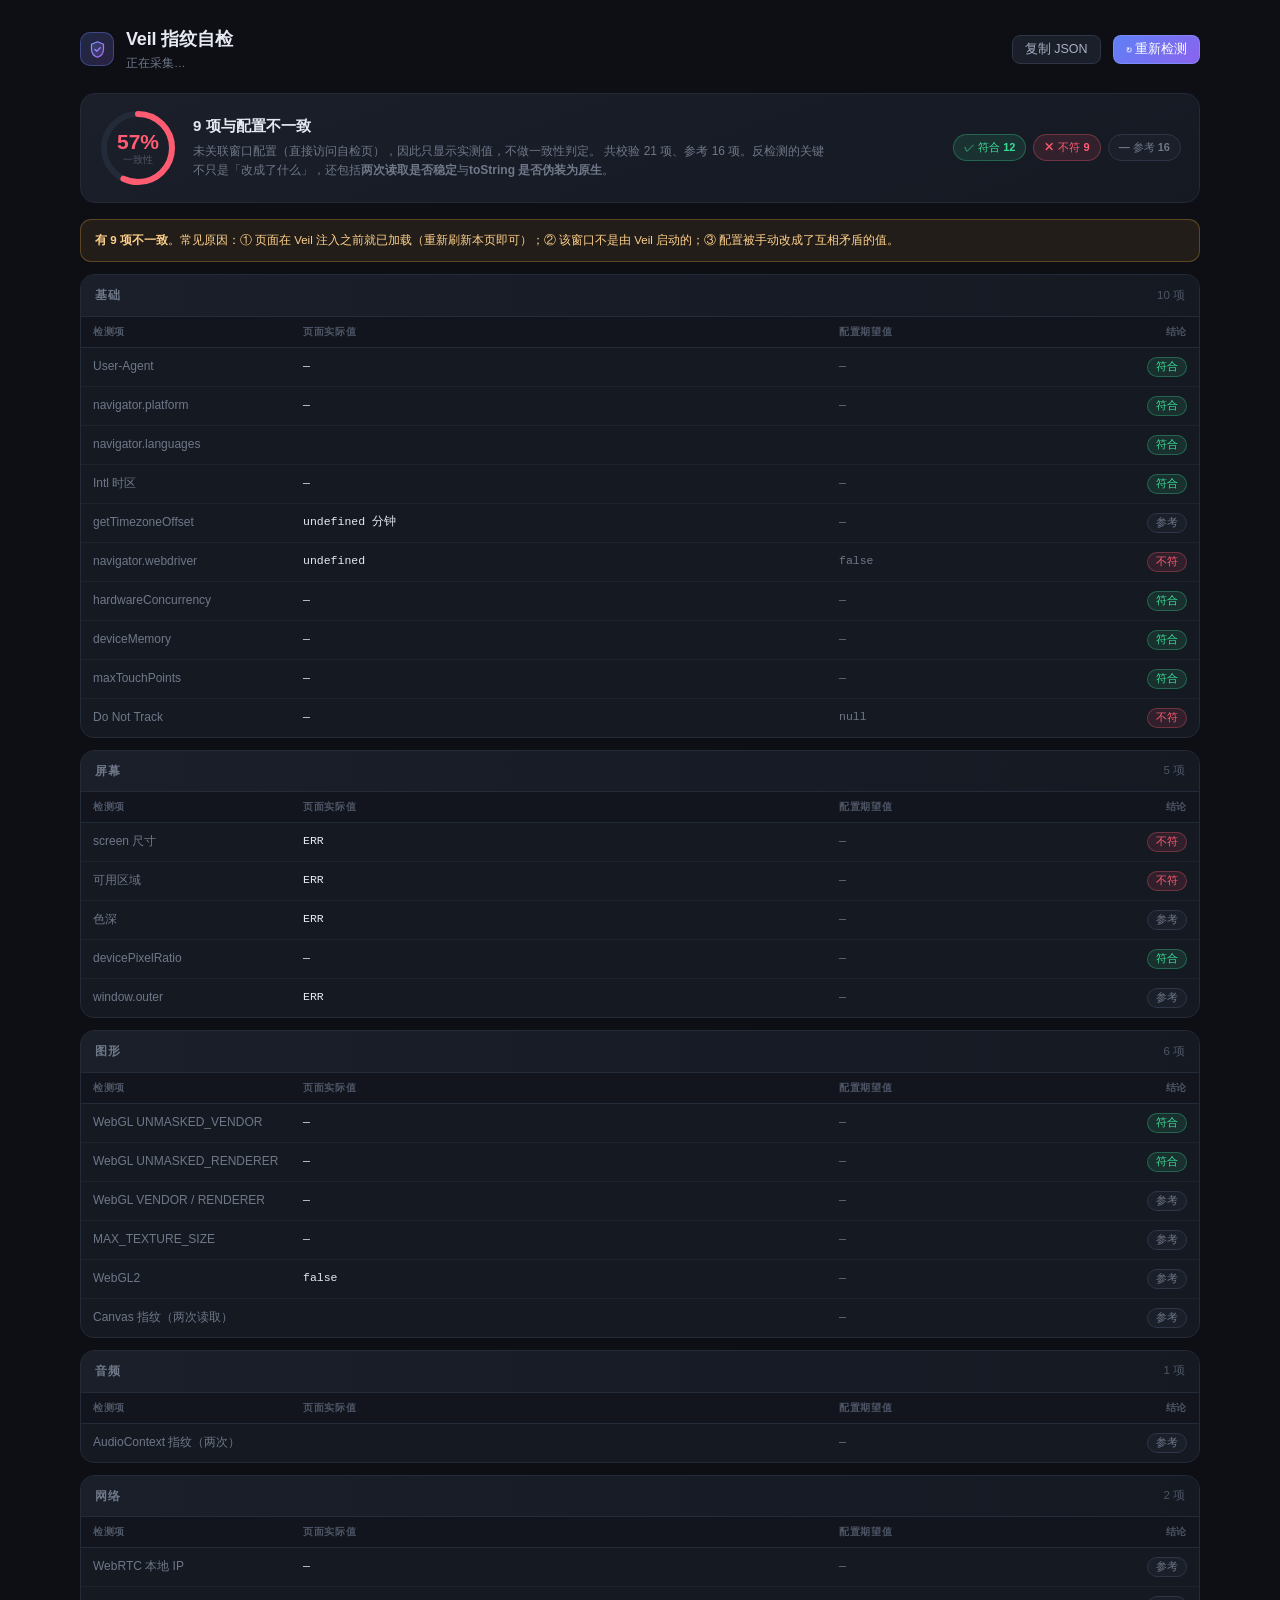
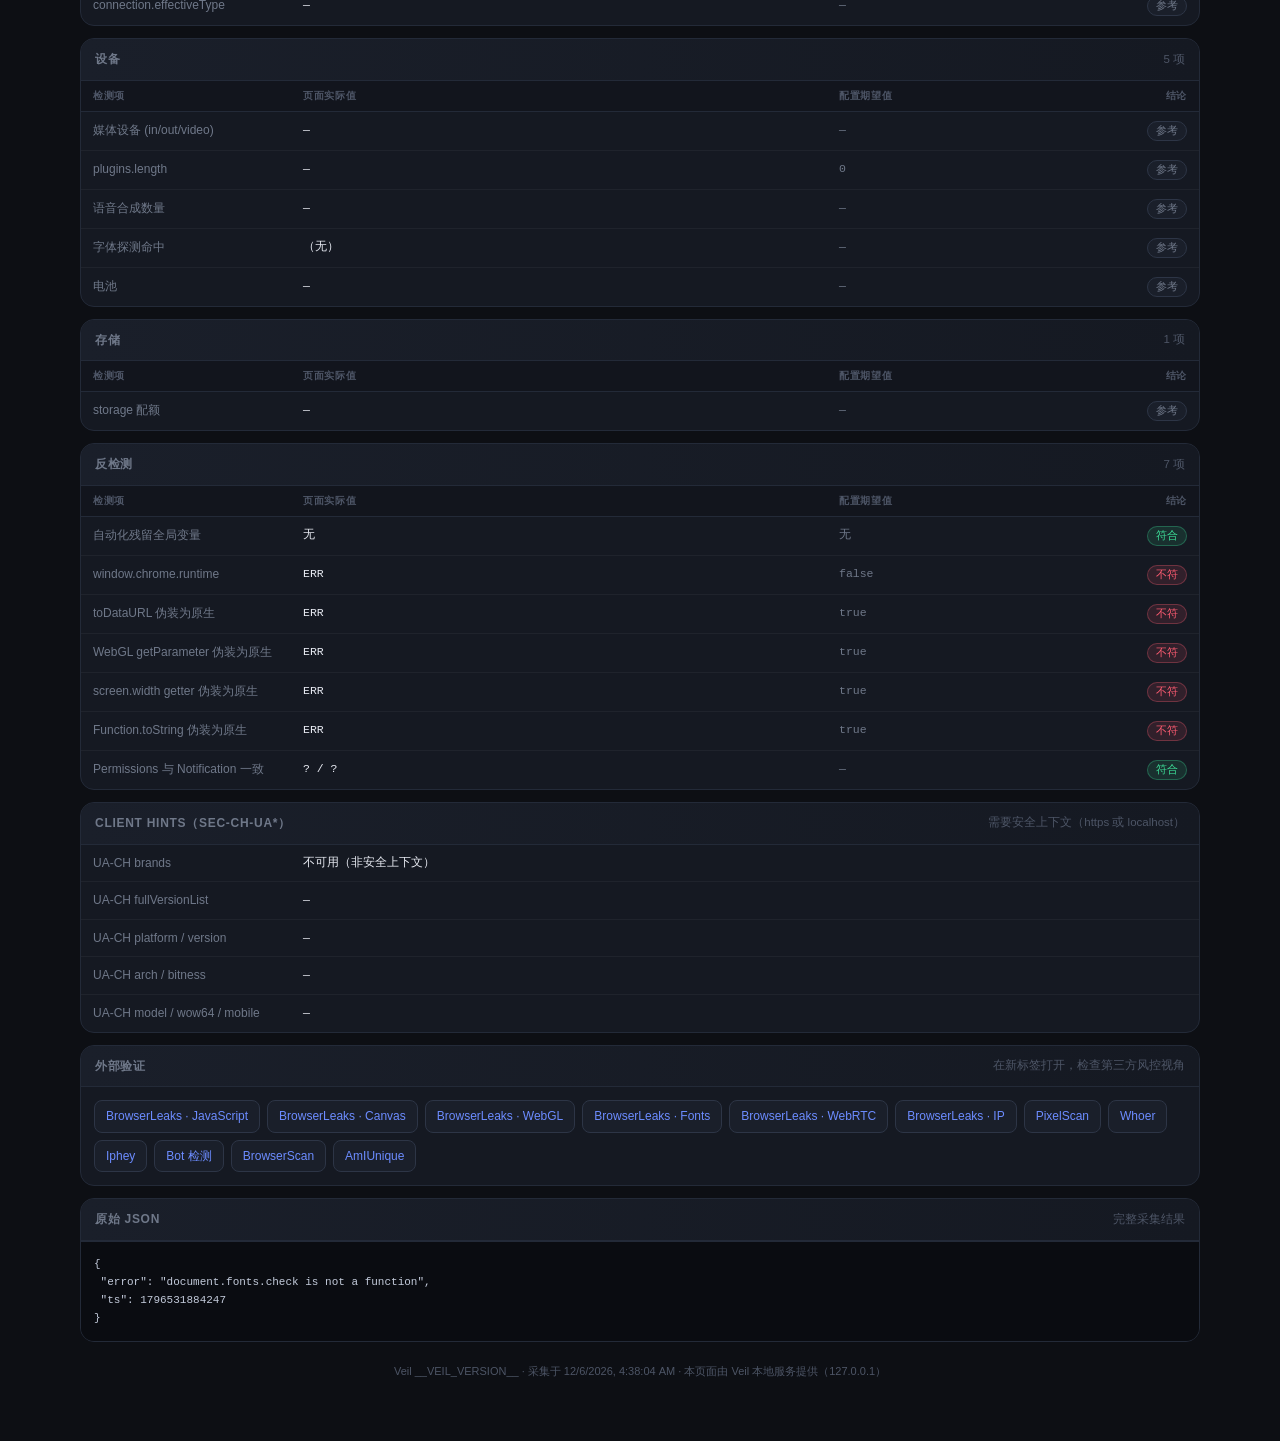
==== app/Web/detect.html @ cc942a60 "feat: initial commit - Veil 指纹浏览器（macOS） 25 个 Swift 源文件（5156 行）+ Web UI（3993 行）+ pkg 打包配置 + 图标生成工具。 " ====
<!DOCTYPE html>
<html lang="zh-CN">
<head>
<meta charset="utf-8">
<meta name="viewport" content="width=device-width,initial-scale=1">
<title>Veil · 指纹自检</title>
<style>
:root{--bg:#0d0f14;--p:#151922;--p2:#1a1f2a;--p3:#202633;--l:#232a38;--l2:#2d3546;
--t:#e7eaf2;--t2:#a8b0c2;--t3:#6f7889;--t4:#4d5566;--ac:#6c8cff;--ac2:#a06cff;
--ok:#3ddc97;--wn:#ffb547;--bd:#ff5c72;
--ff:-apple-system,BlinkMacSystemFont,"SF Pro Text","PingFang SC","Microsoft YaHei",sans-serif;
--fm:"SF Mono",ui-monospace,Menlo,Consolas,monospace}
*{box-sizing:border-box}
body{margin:0;background:radial-gradient(1000px 480px at 80% -10%,rgba(160,108,255,.08),transparent 60%),
radial-gradient(800px 420px at 5% -8%,rgba(108,140,255,.09),transparent 60%),var(--bg);
color:var(--t);font:13px/1.55 var(--ff);-webkit-font-smoothing:antialiased;padding:26px 22px 60px}
.wrap{max-width:1120px;margin:0 auto}
header{display:flex;align-items:center;gap:12px;margin-bottom:20px;flex-wrap:wrap}
.logo{width:34px;height:34px;border-radius:10px;display:flex;align-items:center;justify-content:center;flex:none;
background:linear-gradient(140deg,rgba(108,140,255,.2),rgba(160,108,255,.2));border:1px solid rgba(108,140,255,.34)}
h1{margin:0;font-size:18px;font-weight:650;letter-spacing:-.01em}
.sub{font-size:11.5px;color:var(--t3);margin-top:1px}
.grow{flex:1}
.btn{height:29px;padding:0 12px;border-radius:8px;background:var(--p2);border:1px solid var(--l2);color:var(--t2);
font:520 12.5px var(--ff);cursor:pointer;transition:.15s;display:inline-flex;align-items:center;gap:6px}
.btn:hover{background:var(--p3);color:var(--t)}
.btn.p{background:linear-gradient(135deg,#5f80f5,#8a63ee);border-color:rgba(140,160,255,.5);color:#fff}
.score{display:flex;align-items:center;gap:16px;padding:15px 18px;border-radius:15px;margin-bottom:16px;
background:linear-gradient(160deg,var(--p2),var(--p));border:1px solid var(--l);flex-wrap:wrap}
.ring{width:78px;height:78px;flex:none;position:relative}
.ring svg{transform:rotate(-90deg)}
.ring .num{position:absolute;inset:0;display:flex;align-items:center;justify-content:center;flex-direction:column}
.ring .num b{font:680 21px/1 var(--ff)}
.ring .num i{font:500 9.5px/1 var(--ff);color:var(--t4);font-style:normal;margin-top:3px}
.sc-txt h2{margin:0 0 4px;font-size:15px;font-weight:620}
.sc-txt p{margin:0;font-size:12px;color:var(--t3);max-width:640px;line-height:1.65}
.pills{display:flex;gap:7px;margin-left:auto;flex-wrap:wrap}
.pill{padding:5px 10px;border-radius:20px;font:560 11px var(--ff);border:1px solid}
.pill.ok{background:rgba(61,220,151,.12);border-color:rgba(61,220,151,.3);color:var(--ok)}
.pill.bd{background:rgba(255,92,114,.12);border-color:rgba(255,92,114,.3);color:var(--bd)}
.pill.nu{background:var(--p2);border-color:var(--l2);color:var(--t3)}
.card{border:1px solid var(--l);border-radius:14px;background:var(--p);margin-bottom:12px;overflow:hidden}
.card>h3{margin:0;padding:11px 14px;font-size:12px;font-weight:620;letter-spacing:.06em;text-transform:uppercase;
color:var(--t3);background:linear-gradient(90deg,var(--p2),var(--p));border-bottom:1px solid var(--l);
display:flex;align-items:center;gap:8px}
.card>h3 .d{font-weight:400;text-transform:none;letter-spacing:0;color:var(--t4);font-size:11.5px;margin-left:auto}
table{width:100%;border-collapse:collapse;table-layout:fixed}
th{text-align:left;padding:8px 12px;font:600 10px var(--ff);color:var(--t4);letter-spacing:.07em;text-transform:uppercase;
border-bottom:1px solid var(--l);background:rgba(0,0,0,.16);position:sticky;top:0}
td{padding:9px 12px;border-bottom:1px solid rgba(255,255,255,.045);font-size:12px;color:var(--t2);vertical-align:top;
word-break:break-all;overflow-wrap:anywhere}
tr:last-child td{border-bottom:0}
tr:hover td{background:rgba(255,255,255,.018)}
td.k{color:var(--t3);width:210px}
td.v{font:500 11.5px/1.6 var(--fm);color:var(--t)}
td.e{font:500 11.5px/1.6 var(--fm);color:var(--t3);width:290px}
td.s{width:82px;text-align:right}
.b{display:inline-flex;align-items:center;gap:4px;height:20px;padding:0 8px;border-radius:20px;font:560 10.5px var(--ff);border:1px solid;white-space:nowrap}
.b.ok{background:rgba(61,220,151,.12);border-color:rgba(61,220,151,.3);color:var(--ok)}
.b.bd{background:rgba(255,92,114,.12);border-color:rgba(255,92,114,.3);color:var(--bd)}
.b.nu{background:var(--p2);border-color:var(--l2);color:var(--t3)}
.b.wn{background:rgba(255,181,71,.12);border-color:rgba(255,181,71,.3);color:var(--wn)}
pre{margin:0;padding:13px;background:#0a0c11;border-top:1px solid var(--l);font:11px/1.65 var(--fm);color:#c3cbdb;
overflow:auto;max-height:420px;white-space:pre-wrap;word-break:break-all;user-select:text}
.note{padding:11px 14px;font-size:11.5px;line-height:1.7;border-radius:11px;margin-bottom:12px}
.note.wn{background:rgba(255,181,71,.09);border:1px solid rgba(255,181,71,.26);color:#ffd08a}
.note.if{background:rgba(108,140,255,.09);border:1px solid rgba(108,140,255,.26);color:#a9bcff}
.note code{font-family:var(--fm);background:rgba(0,0,0,.3);padding:1px 5px;border-radius:4px;font-size:11px}
.links{display:flex;gap:7px;flex-wrap:wrap}
.links a{color:var(--ac);text-decoration:none;font-size:12px;padding:6px 11px;border-radius:8px;
background:var(--p2);border:1px solid var(--l2);transition:.15s}
.links a:hover{border-color:rgba(108,140,255,.4);color:#9db4ff}
.spin{width:15px;height:15px;border:2px solid var(--l2);border-top-color:var(--ac);border-radius:50%;animation:s .7s linear infinite}
@keyframes s{to{transform:rotate(360deg)}}
.load{display:flex;align-items:center;justify-content:center;gap:10px;padding:60px;color:var(--t3)}
canvas.pp{display:none}
.foot{margin-top:20px;font-size:11px;color:var(--t4);text-align:center;line-height:1.8}
</style>
</head>
<body>
<div class="wrap">
  <header>
    <div class="logo"><svg viewBox="0 0 24 24" width="19" height="19">
      <defs><linearGradient id="g" x1="0" y1="0" x2="1" y2="1"><stop offset="0%" stop-color="#7c9cff"/><stop offset="100%" stop-color="#b06cff"/></linearGradient></defs>
      <path d="M12 2.2 4.4 5.3v6.1c0 4.6 3.1 8.9 7.6 10.4 4.5-1.5 7.6-5.8 7.6-10.4V5.3L12 2.2Z" fill="url(#g)" opacity=".2"/>
      <path d="M12 2.2 4.4 5.3v6.1c0 4.6 3.1 8.9 7.6 10.4 4.5-1.5 7.6-5.8 7.6-10.4V5.3L12 2.2Z" fill="none" stroke="url(#g)" stroke-width="1.5" stroke-linejoin="round"/>
      <path d="M8.7 11.9l2.4 2.4 4.3-4.6" fill="none" stroke="url(#g)" stroke-width="1.7" stroke-linecap="round" stroke-linejoin="round"/></svg></div>
    <div><h1>Veil 指纹自检</h1><div class="sub" id="sub">正在采集…</div></div>
    <div class="grow"></div>
    <button class="btn" id="btnCopy">复制 JSON</button>
    <button class="btn p" id="btnRe">↻ 重新检测</button>
  </header>
  <div id="root"><div class="load"><div class="spin"></div>正在采集指纹特征…</div></div>
  <canvas class="pp" id="pp" width="260" height="48"></canvas>
</div>
<script>
const QS = new URLSearchParams(location.search);
const PID = QS.get('profile') || '';
let RAW = null, EXP = null;

function djb2(s){let h=5381;for(let i=0;i<s.length;i++)h=((h*33)^s.charCodeAt(i))>>>0;return h.toString(16);}

async function collect(){
  const R={};
  R.ua=navigator.userAgent; R.appVersion=navigator.appVersion;
  R.platform=navigator.platform; R.vendor=navigator.vendor;
  R.language=navigator.language; R.languages=Array.from(navigator.languages||[]);
  R.hardwareConcurrency=navigator.hardwareConcurrency; R.deviceMemory=navigator.deviceMemory;
  R.maxTouchPoints=navigator.maxTouchPoints; R.doNotTrack=navigator.doNotTrack; R.webdriver=navigator.webdriver;
  R.plugins=navigator.plugins?navigator.plugins.length:-1;
  R.pluginNames=navigator.plugins?Array.from(navigator.plugins).map(p=>p.name):[];
  R.mimeTypes=navigator.mimeTypes?navigator.mimeTypes.length:-1;
  R.screen=[screen.width,screen.height,screen.availWidth,screen.availHeight,screen.colorDepth,screen.pixelDepth];
  R.dpr=window.devicePixelRatio; R.outer=[outerWidth,outerHeight]; R.inner=[innerWidth,innerHeight];
  R.orientation=screen.orientation?screen.orientation.type+':'+screen.orientation.angle:null;
  R.timezone=Intl.DateTimeFormat().resolvedOptions().timeZone;
  R.tzOffset=new Date().getTimezoneOffset(); R.localTime=new Date().toLocaleString();
  // Canvas（读两次，验证稳定性）
  R.canvas=[];
  for(let k=0;k<2;k++){
    const c=document.createElement('canvas');c.width=260;c.height=48;
    const x=c.getContext('2d');x.textBaseline='alphabetic';
    x.fillStyle='#f60';x.fillRect(0,0,140,22);
    x.font='18px Arial';x.fillStyle='#069';x.fillText('Veil fp \u{1F512} probe',3,36);
    x.font='14px Georgia';x.strokeStyle='#f0f';x.strokeText('canvas fingerprint',60,14);
    x.globalCompositeOperation='multiply';x.fillStyle='#0ff';x.beginPath();x.arc(200,24,18,0,7);x.fill();
    R.canvas.push(djb2(c.toDataURL()));
  }
  // WebGL
  try{
    const gl=document.createElement('canvas').getContext('webgl');
    if(gl){const d=gl.getExtension('WEBGL_debug_renderer_info');
      R.gl={vendor:gl.getParameter(gl.VENDOR),renderer:gl.getParameter(gl.RENDERER),
        uv:d?gl.getParameter(d.UNMASKED_VENDOR_WEBGL):null,ur:d?gl.getParameter(d.UNMASKED_RENDERER_WEBGL):null,
        version:gl.getParameter(gl.VERSION),slv:gl.getParameter(gl.SHADING_LANGUAGE_VERSION),
        maxTex:gl.getParameter(gl.MAX_TEXTURE_SIZE),
        maxVp:Array.from(gl.getParameter(gl.MAX_VIEWPORT_DIMS)||[]).join(','),
        ext:(gl.getSupportedExtensions()||[]).length,hasDebug:!!d};
      R.gl2=!!document.createElement('canvas').getContext('webgl2');
    } else R.gl='NO_WEBGL';
  }catch(e){R.gl='ERR:'+e.message}
  // Audio
  R.audio=[];
  try{
    const AC=window.OfflineAudioContext||window.webkitOfflineAudioContext;
    for(let k=0;k<2;k++){
      const ctx=new AC(1,44100,44100);
      const osc=ctx.createOscillator();osc.type='triangle';osc.frequency.value=10000;
      const comp=ctx.createDynamicsCompressor();
      [[comp.threshold,-50],[comp.knee,40],[comp.ratio,12],[comp.attack,0.001],[comp.release,0.25]]
        .forEach(([p,v])=>{try{p.setValueAtTime(v,0)}catch(e){}});
      osc.connect(comp);comp.connect(ctx.destination);osc.start(0);
      const buf=await ctx.startRendering();const d=buf.getChannelData(0);
      let s=0;for(let i=4500;i<5000;i++)s+=Math.abs(d[i]);
      R.audio.push(s.toFixed(10));
    }
  }catch(e){R.audio=['ERR:'+e.message]}
  // WebRTC 本地 IP 泄漏
  R.webrtc=await new Promise(res=>{
    let done=false;const t=setTimeout(()=>{if(!done){done=true;res('无候选（已屏蔽 / 超时）')}},3500);
    try{
      const pc=new RTCPeerConnection({iceServers:[]});
      pc.createDataChannel('');
      pc.onicecandidate=e=>{if(done||!e.candidate)return;
        const m=/([0-9]{1,3}(\.[0-9]{1,3}){3}|[a-f0-9:]{2,}:[a-f0-9:.]+)/i.exec(e.candidate.candidate);
        if(m){done=true;clearTimeout(t);res(m[1]);}};
      pc.createOffer().then(o=>pc.setLocalDescription(o)).catch(()=>{if(!done){done=true;clearTimeout(t);res('ERR')}});
    }catch(e){done=true;clearTimeout(t);res('不可用: '+e.message)}
  });
  // 电池 / 存储 / 网络
  try{const b=await navigator.getBattery();R.battery={level:b.level,charging:b.charging};}catch(e){R.battery='ERR:'+e.message}
  try{R.storage=await navigator.storage.estimate();}catch(e){R.storage='ERR:'+e.message}
  R.connection=navigator.connection?{t:navigator.connection.effectiveType,d:navigator.connection.downlink,r:navigator.connection.rtt,s:navigator.connection.saveData}:null;
  // UA-CH
  try{
    R.uaData=navigator.userAgentData?{brands:navigator.userAgentData.brands,mobile:navigator.userAgentData.mobile,platform:navigator.userAgentData.platform}:null;
    if(navigator.userAgentData){R.uaDataHigh=await navigator.userAgentData.getHighEntropyValues(
      ['fullVersionList','platformVersion','architecture','bitness','model','wow64','uaFullVersion']);}
  }catch(e){R.uaData='ERR:'+e.message}
  // 权限一致性
  try{R.notificationPermission=Notification.permission;
    R.permNotifications=(await navigator.permissions.query({name:'notifications'})).state;}catch(e){}
  // 媒体设备
  try{const d=await navigator.mediaDevices.enumerateDevices();
    R.devices={total:d.length,in:d.filter(x=>x.kind==='audioinput').length,out:d.filter(x=>x.kind==='audiooutput').length,video:d.filter(x=>x.kind==='videoinput').length};}catch(e){R.devices='ERR:'+e.message}
  // 语音 / 字体
  try{R.voices=speechSynthesis.getVoices().length;}catch(e){R.voices=-1}
  R.fontProbe=['Arial','Helvetica','Times New Roman','Courier New','Comic Sans MS','Impact','Segoe UI','PingFang SC','Menlo','DejaVu Sans','Ubuntu','Cambria']
    .filter(f=>document.fonts.check('16px "'+f+'"'));
  // 自动化痕迹
  R.automationMarks=Object.keys(window).filter(k=>/cdc_|\$cdc_|webdriver|selenium|puppeteer|playwright|__driver|domAutomation/i.test(k));
  R.chromeObj={has:!!window.chrome,runtime:!!(window.chrome&&window.chrome.runtime),app:!!(window.chrome&&window.chrome.app)};
  R.nativeToString={
    canvasToDataURL:HTMLCanvasElement.prototype.toDataURL.toString().indexOf('[native code]')>=0,
    webglGetParam:(WebGLRenderingContext&&WebGLRenderingContext.prototype.getParameter)?WebGLRenderingContext.prototype.getParameter.toString().indexOf('[native code]')>=0:null,
    screenWidthGetter:(()=>{const d=Object.getOwnPropertyDescriptor(Screen.prototype,'width');return d&&d.get?d.get.toString().indexOf('[native code]')>=0:null})(),
    fnToString:Function.prototype.toString.toString().indexOf('[native code]')>=0
  };
  R.ts=Date.now();
  return R;
}

const ROWS=[
 {g:'基础',k:'User-Agent',a:r=>r.ua,e:x=>x.userAgent,c:(a,e)=>a===e},
 {g:'基础',k:'navigator.platform',a:r=>r.platform,e:x=>x.platform,c:(a,e)=>a===e},
 {g:'基础',k:'navigator.languages',a:r=>(r.languages||[]).join(', '),e:x=>(x.languages||[]).join(', '),c:(a,e)=>a===e},
 {g:'基础',k:'Intl 时区',a:r=>r.timezone,e:x=>x.timezone,c:(a,e)=>a===e},
 {g:'基础',k:'getTimezoneOffset',a:r=>r.tzOffset+' 分钟',e:()=>null},
 {g:'基础',k:'navigator.webdriver',a:r=>String(r.webdriver),e:()=>'false',c:a=>a==='false'},
 {g:'基础',k:'hardwareConcurrency',a:r=>r.hardwareConcurrency,e:x=>x.hardwareConcurrency,c:(a,e)=>String(a)===String(e)},
 {g:'基础',k:'deviceMemory',a:r=>r.deviceMemory,e:x=>x.deviceMemory,c:(a,e)=>String(a)===String(e)},
 {g:'基础',k:'maxTouchPoints',a:r=>r.maxTouchPoints,e:x=>x.maxTouchPoints,c:(a,e)=>String(a)===String(e)},
 {g:'基础',k:'Do Not Track',a:r=>r.doNotTrack===null?'null':r.doNotTrack,e:x=>x.doNotTrack?'1':'null'},
 {g:'屏幕',k:'screen 尺寸',a:r=>r.screen.slice(0,2).join(' × '),e:x=>x.screen?x.screen.slice(0,2).join(' × '):null,c:(a,e)=>a===e},
 {g:'屏幕',k:'可用区域',a:r=>r.screen.slice(2,4).join(' × '),e:x=>x.screen?(x.screen[0]+' × '+(x.screen[1]-(x.availTopOffset||0))):null,c:(a,e)=>a===e},
 {g:'屏幕',k:'色深',a:r=>r.screen[4],e:x=>x.screen?x.screen[2]:null},
 {g:'屏幕',k:'devicePixelRatio',a:r=>r.dpr,e:x=>x.devicePixelRatio,c:(a,e)=>String(a)===String(e)},
 {g:'屏幕',k:'window.outer',a:r=>r.outer.join(' × '),e:()=>null},
 {g:'图形',k:'WebGL UNMASKED_VENDOR',a:r=>r.gl&&r.gl.uv,e:x=>x.webglVendor,c:(a,e)=>a===e},
 {g:'图形',k:'WebGL UNMASKED_RENDERER',a:r=>r.gl&&r.gl.ur,e:x=>x.webglRenderer,c:(a,e)=>a===e},
 {g:'图形',k:'WebGL VENDOR / RENDERER',a:r=>r.gl?(r.gl.vendor+' / '+r.gl.renderer):r.gl,e:()=>null},
 {g:'图形',k:'MAX_TEXTURE_SIZE',a:r=>r.gl&&r.gl.maxTex,e:()=>null},
 {g:'图形',k:'WebGL2',a:r=>String(!!r.gl2),e:()=>null},
 {g:'图形',k:'Canvas 指纹（两次读取）',a:r=>(r.canvas||[]).join(' / '),e:x=>x.canvasNoise?'应两次一致':null,c:(a,e,r)=>r.canvas&&r.canvas[0]===r.canvas[1]},
 {g:'音频',k:'AudioContext 指纹（两次）',a:r=>(r.audio||[]).join(' / '),e:x=>x.audioNoise?'应两次一致':null,c:(a,e,r)=>r.audio&&r.audio.length===2&&r.audio[0]===r.audio[1]},
 {g:'网络',k:'WebRTC 本地 IP',a:r=>r.webrtc,e:x=>x.webrtcMode,c:(a,e,r)=>{
    if(!e)return null; if(e==='disabled')return /无候选|超时|不可用/.test(String(a));
    if(e==='real')return true; return true;}},
 {g:'网络',k:'connection.effectiveType',a:r=>r.connection?r.connection.t:'—',e:()=>null},
 {g:'设备',k:'媒体设备 (in/out/video)',a:r=>r.devices&&typeof r.devices==='object'?r.devices.in+'/'+r.devices.out+'/'+r.devices.video:r.devices,e:()=>null},
 {g:'设备',k:'plugins.length',a:r=>r.plugins,e:x=>String(x.pluginsCount!==undefined?5:0),c:()=>null},
 {g:'设备',k:'语音合成数量',a:r=>r.voices,e:()=>null},
 {g:'设备',k:'字体探测命中',a:r=>(r.fontProbe||[]).join(', ')|| '（无）',e:x=>x.fontsMode?('策略: '+x.fontsMode):null,
   c:(a,e,r,x)=>{ if(!x||x.fontsMode!=='strict') return null;
     const allowed=new Set((x.fonts||[]).map(f=>f.toLowerCase()));
     ['arial','helvetica','times new roman','courier new','verdana','tahoma','georgia'].forEach(f=>allowed.add(f));
     return (r.fontProbe||[]).every(f=>allowed.has(f.toLowerCase())); }},
 {g:'设备',k:'电池',a:r=>r.battery&&typeof r.battery==='object'?Math.round(r.battery.level*100)+'% '+(r.battery.charging?'充电中':'放电'):r.battery,e:()=>null},
 {g:'存储',k:'storage 配额',a:r=>r.storage&&r.storage.quota?(r.storage.quota/1073741824).toFixed(1)+' GB':'—',e:()=>null},
 {g:'反检测',k:'自动化残留全局变量',a:r=>(r.automationMarks||[]).join(', ')||'无',e:()=>'无',c:a=>a==='无'},
 {g:'反检测',k:'window.chrome.runtime',a:r=>String(!!r.chromeObj.runtime),e:()=>'false'},
 {g:'反检测',k:'toDataURL 伪装为原生',a:r=>String(r.nativeToString.canvasToDataURL),e:()=>'true',c:a=>a==='true'},
 {g:'反检测',k:'WebGL getParameter 伪装为原生',a:r=>String(r.nativeToString.webglGetParam),e:()=>'true',c:a=>a==='true'},
 {g:'反检测',k:'screen.width getter 伪装为原生',a:r=>String(r.nativeToString.screenWidthGetter),e:()=>'true',c:a=>a==='true'},
 {g:'反检测',k:'Function.toString 伪装为原生',a:r=>String(r.nativeToString.fnToString),e:()=>'true',c:a=>a==='true'},
 {g:'反检测',k:'Permissions 与 Notification 一致',a:r=>(r.permNotifications||'?')+' / '+(r.notificationPermission||'?'),e:()=>null,
   c:(a,e,r)=>!r.permNotifications||r.permNotifications==='prompt'||(r.permNotifications==='denied'&&r.notificationPermission==='denied')||(r.permNotifications==='granted'&&r.notificationPermission==='granted')},
];
const UA_DATA=[
 {k:'UA-CH brands',a:r=>r.uaData?(r.uaData.brands||[]).map(b=>b.brand+';v="'+b.version+'"').join(', '):'不可用（非安全上下文）'},
 {k:'UA-CH fullVersionList',a:r=>r.uaDataHigh?(r.uaDataHigh.fullVersionList||[]).map(b=>b.brand+' '+b.version).join(' | '):'—'},
 {k:'UA-CH platform / version',a:r=>r.uaDataHigh?(r.uaDataHigh.platform+' '+r.uaDataHigh.platformVersion):'—'},
 {k:'UA-CH arch / bitness',a:r=>r.uaDataHigh?((r.uaDataHigh.architecture||'—')+' / '+(r.uaDataHigh.bitness||'—')):'—'},
 {k:'UA-CH model / wow64 / mobile',a:r=>r.uaDataHigh?(JSON.stringify(r.uaDataHigh.model)+' / '+r.uaDataHigh.wow64+' / '+r.uaDataHigh.mobile):'—'},
];

function esc(s){return s===null||s===undefined?'':String(s).replace(/[&<>"]/g,c=>({'&':'&amp;','<':'&lt;','>':'&gt;','"':'&quot;'}[c]));}

function render(){
  const root=document.getElementById('root');
  if(!RAW){root.innerHTML='<div class="load"><div class="spin"></div>采集失败</div>';return;}
  let pass=0,fail=0,na=0;
  const groups={};
  ROWS.forEach(r=>{
    let a,e,st=null;
    try{a=r.a(RAW)}catch(x){a='ERR'}
    try{e=r.e(EXP||{})}catch(x){e=null}
    if(r.c){const v=r.c(a,e,RAW,EXP||{});st=(v===null||v===undefined)?null:!!v;}
    else if(e!==null&&e!==undefined){st=String(a)===String(e); }
    if(st===true)pass++; else if(st===false)fail++; else na++;
    (groups[r.g]=groups[r.g]||[]).push({...r,a,e,st});
  });
  const total=pass+fail, pct=total?Math.round(pass/total*100):100;
  const color=pct>=95?'var(--ok)':pct>=75?'var(--wn)':'var(--bd)';
  const C=2*Math.PI*34;

  let html=`
  <div class="score">
    <div class="ring"><svg width="78" height="78" viewBox="0 0 78 78">
      <circle cx="39" cy="39" r="34" fill="none" stroke="#232a38" stroke-width="6"/>
      <circle cx="39" cy="39" r="34" fill="none" stroke="${color}" stroke-width="6" stroke-linecap="round"
        stroke-dasharray="${C}" stroke-dashoffset="${C*(1-pct/100)}"/></svg>
      <div class="num"><b style="color:${color}">${pct}%</b><i>一致性</i></div></div>
    <div class="sc-txt">
      <h2>${fail===0?'全部可校验项均与配置一致':`${fail} 项与配置不一致`}</h2>
      <p>${EXP&&EXP.name?`当前窗口：<b>#${esc(EXP.seq)} ${esc(EXP.name)}</b> · 期望伪装为 ${esc(EXP.timezone||'')} 的 ${esc(EXP.userAgent||'').slice(0,60)}…`
        :'未关联窗口配置（直接访问自检页），因此只显示实测值，不做一致性判定。'}
        共校验 ${total} 项、参考 ${na} 项。反检测的关键不只是「改成了什么」，还包括<b>两次读取是否稳定</b>与<b>toString 是否伪装为原生</b>。</p>
    </div>
    <div class="pills">
      <span class="pill ok">✓ 符合 ${pass}</span>
      <span class="pill ${fail?'bd':'nu'}">✕ 不符 ${fail}</span>
      <span class="pill nu">— 参考 ${na}</span>
    </div>
  </div>`;

  if(EXP&&EXP.proxy&&EXP.proxy!=='不使用代理'){
    html+=`<div class="note if">该窗口配置了代理：<code>${esc(EXP.proxy)}</code>。IP 与地区是否匹配，请以「外部验证」中的 IP 检测站为准。</div>`;
  }
  if(fail>0){
    html+=`<div class="note wn"><b>有 ${fail} 项不一致</b>。常见原因：① 页面在 Veil 注入之前就已加载（重新刷新本页即可）；② 该窗口不是由 Veil 启动的；③ 配置被手动改成了互相矛盾的值。</div>`;
  }

  for(const g of Object.keys(groups)){
    html+=`<div class="card"><h3>${esc(g)}<span class="d">${groups[g].length} 项</span></h3>
      <table><colgroup><col style="width:210px"><col><col style="width:290px"><col style="width:82px"></colgroup>
      <thead><tr><th>检测项</th><th>页面实际值</th><th>配置期望值</th><th style="text-align:right">结论</th></tr></thead><tbody>`;
    groups[g].forEach(r=>{
      const badge=r.st===null?'<span class="b nu">参考</span>':r.st?'<span class="b ok">符合</span>':'<span class="b bd">不符</span>';
      html+=`<tr><td class="k">${esc(r.k)}</td><td class="v">${esc(fmt(r.a))}</td><td class="e">${r.e===null||r.e===undefined?'—':esc(fmt(r.e))}</td><td class="s">${badge}</td></tr>`;
    });
    html+=`</tbody></table></div>`;
  }

  html+=`<div class="card"><h3>Client Hints（sec-ch-ua*）<span class="d">需要安全上下文（https 或 localhost）</span></h3>
    <table><colgroup><col style="width:210px"><col></colgroup><tbody>
    ${UA_DATA.map(r=>{let v;try{v=r.a(RAW)}catch(e){v='ERR'}return `<tr><td class="k">${esc(r.k)}</td><td class="v">${esc(fmt(v))}</td></tr>`}).join('')}
    </tbody></table></div>`;

  html+=`<div class="card"><h3>外部验证<span class="d">在新标签打开，检查第三方风控视角</span></h3>
    <div style="padding:13px"><div class="links">
      <a href="https://browserleaks.com/javascript" target="_blank" rel="noopener">BrowserLeaks · JavaScript</a>
      <a href="https://browserleaks.com/canvas" target="_blank" rel="noopener">BrowserLeaks · Canvas</a>
      <a href="https://browserleaks.com/webgl" target="_blank" rel="noopener">BrowserLeaks · WebGL</a>
      <a href="https://browserleaks.com/fonts" target="_blank" rel="noopener">BrowserLeaks · Fonts</a>
      <a href="https://browserleaks.com/webrtc" target="_blank" rel="noopener">BrowserLeaks · WebRTC</a>
      <a href="https://browserleaks.com/ip" target="_blank" rel="noopener">BrowserLeaks · IP</a>
      <a href="https://pixelscan.net" target="_blank" rel="noopener">PixelScan</a>
      <a href="https://whoer.net" target="_blank" rel="noopener">Whoer</a>
      <a href="https://iphey.com" target="_blank" rel="noopener">Iphey</a>
      <a href="https://bot.sannysoft.com" target="_blank" rel="noopener">Bot 检测</a>
      <a href="https://www.browserscan.net/zh/fingerprint-detection" target="_blank" rel="noopener">BrowserScan</a>
      <a href="https://amiunique.org/fp" target="_blank" rel="noopener">AmIUnique</a>
    </div></div></div>`;

  html+=`<div class="card"><h3>原始 JSON<span class="d">完整采集结果</span></h3><pre>${esc(JSON.stringify(RAW,null,1))}</pre></div>`;

  html+=`<div class="foot">Veil __VEIL_VERSION__ · 采集于 ${new Date(RAW.ts).toLocaleString()} · 本页面由 Veil 本地服务提供（127.0.0.1）</div>`;
  root.innerHTML=html;
  document.getElementById('sub').textContent =
    (EXP&&EXP.name?`窗口 #${EXP.seq} ${EXP.name} · `:'')+`${RAW.timezone} · ${RAW.screen[0]}×${RAW.screen[1]} · 一致性 ${pct}%`;
}
function fmt(v){
  if(v===null||v===undefined)return '—';
  if(typeof v==='object')return JSON.stringify(v);
  return String(v);
}

async function run(){
  document.getElementById('root').innerHTML='<div class="load"><div class="spin"></div>正在采集指纹特征…</div>';
  EXP=null;
  if(PID){ try{ const r=await (await fetch('/__veil/expect?profile='+encodeURIComponent(PID))).json(); EXP=r.data||null; }catch(e){} }
  try{ RAW=await collect(); }catch(e){ RAW={error:String(e.message||e),ts:Date.now()}; }
  render();
}
document.getElementById('btnRe').onclick=run;
document.getElementById('btnCopy').onclick=()=>{
  const t=JSON.stringify(RAW,null,1);
  if(navigator.clipboard&&navigator.clipboard.writeText)navigator.clipboard.writeText(t).then(()=>{
    document.getElementById('btnCopy').textContent='已复制 ✓';
    setTimeout(()=>document.getElementById('btnCopy').textContent='复制 JSON',1400);
  });
  else{const ta=document.createElement('textarea');ta.value=t;document.body.appendChild(ta);ta.select();document.execCommand('copy');ta.remove();}
};
run();
</script>
</body>
</html>
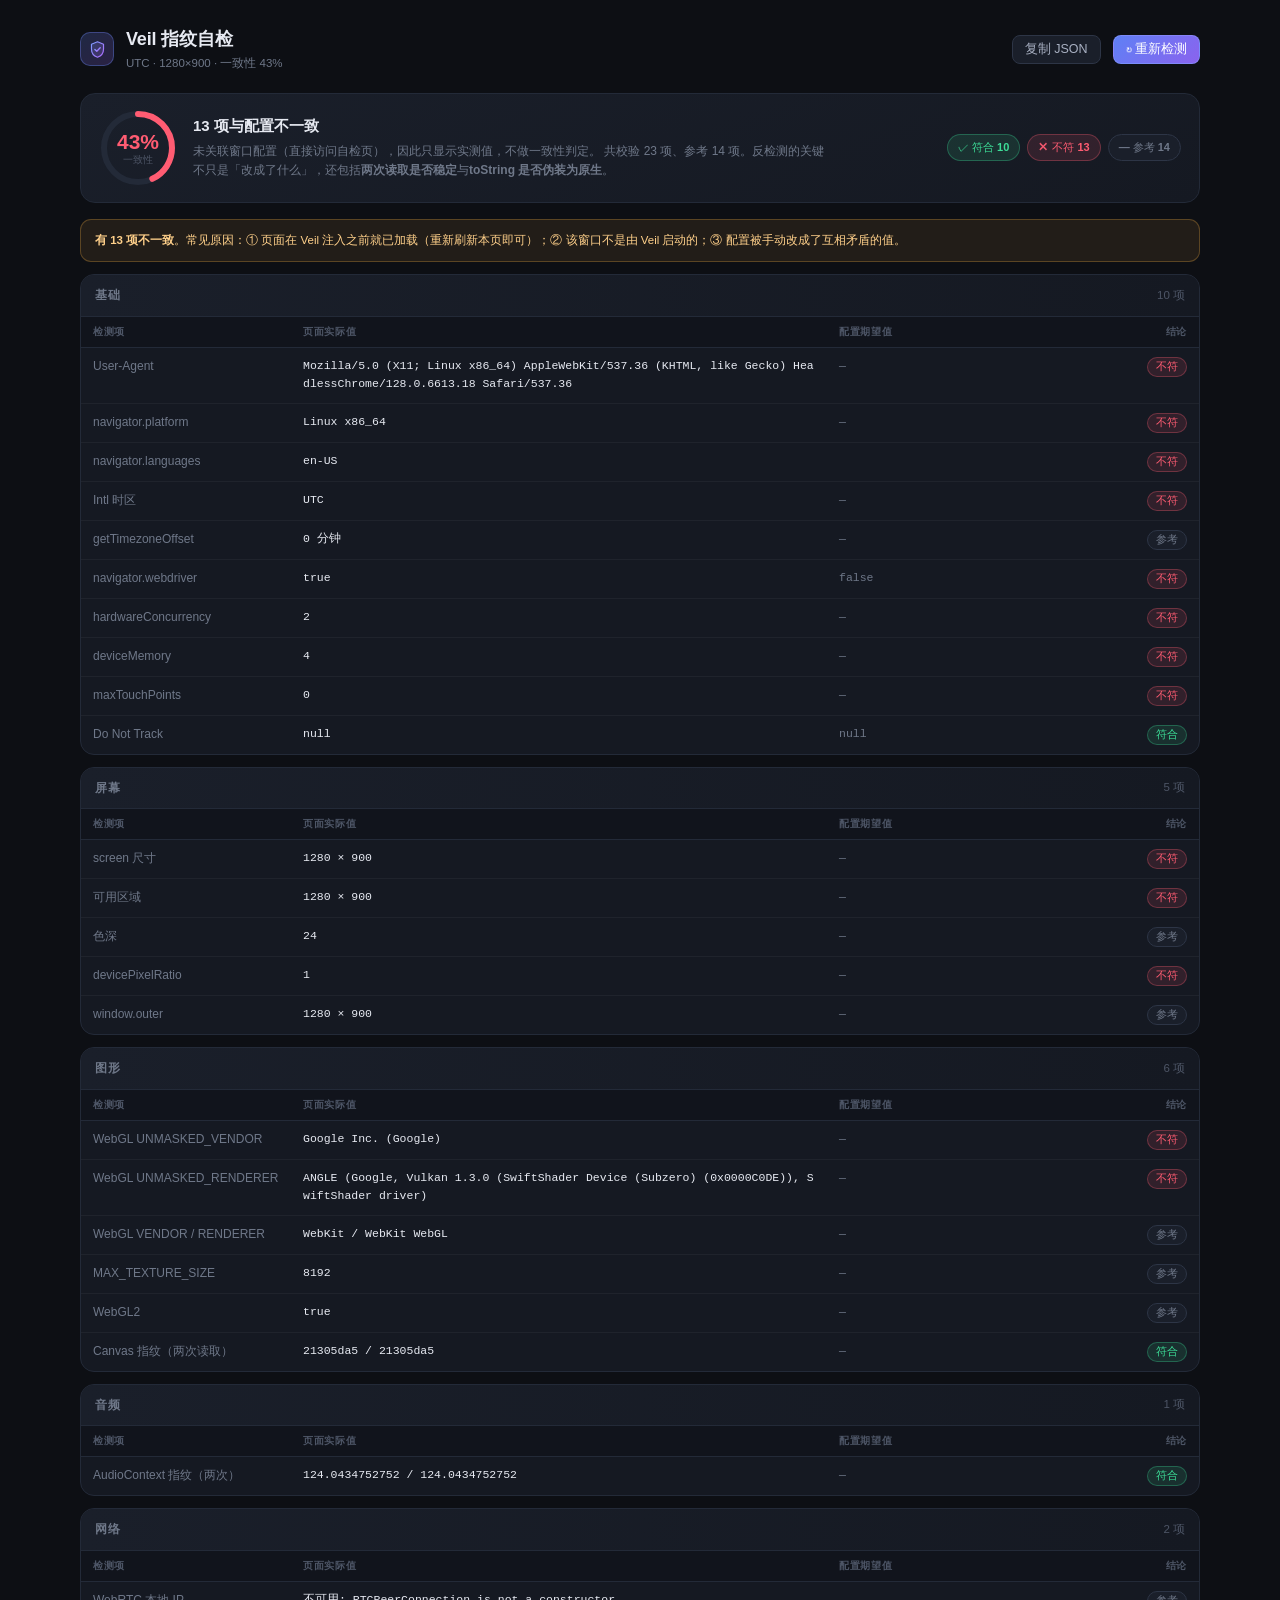
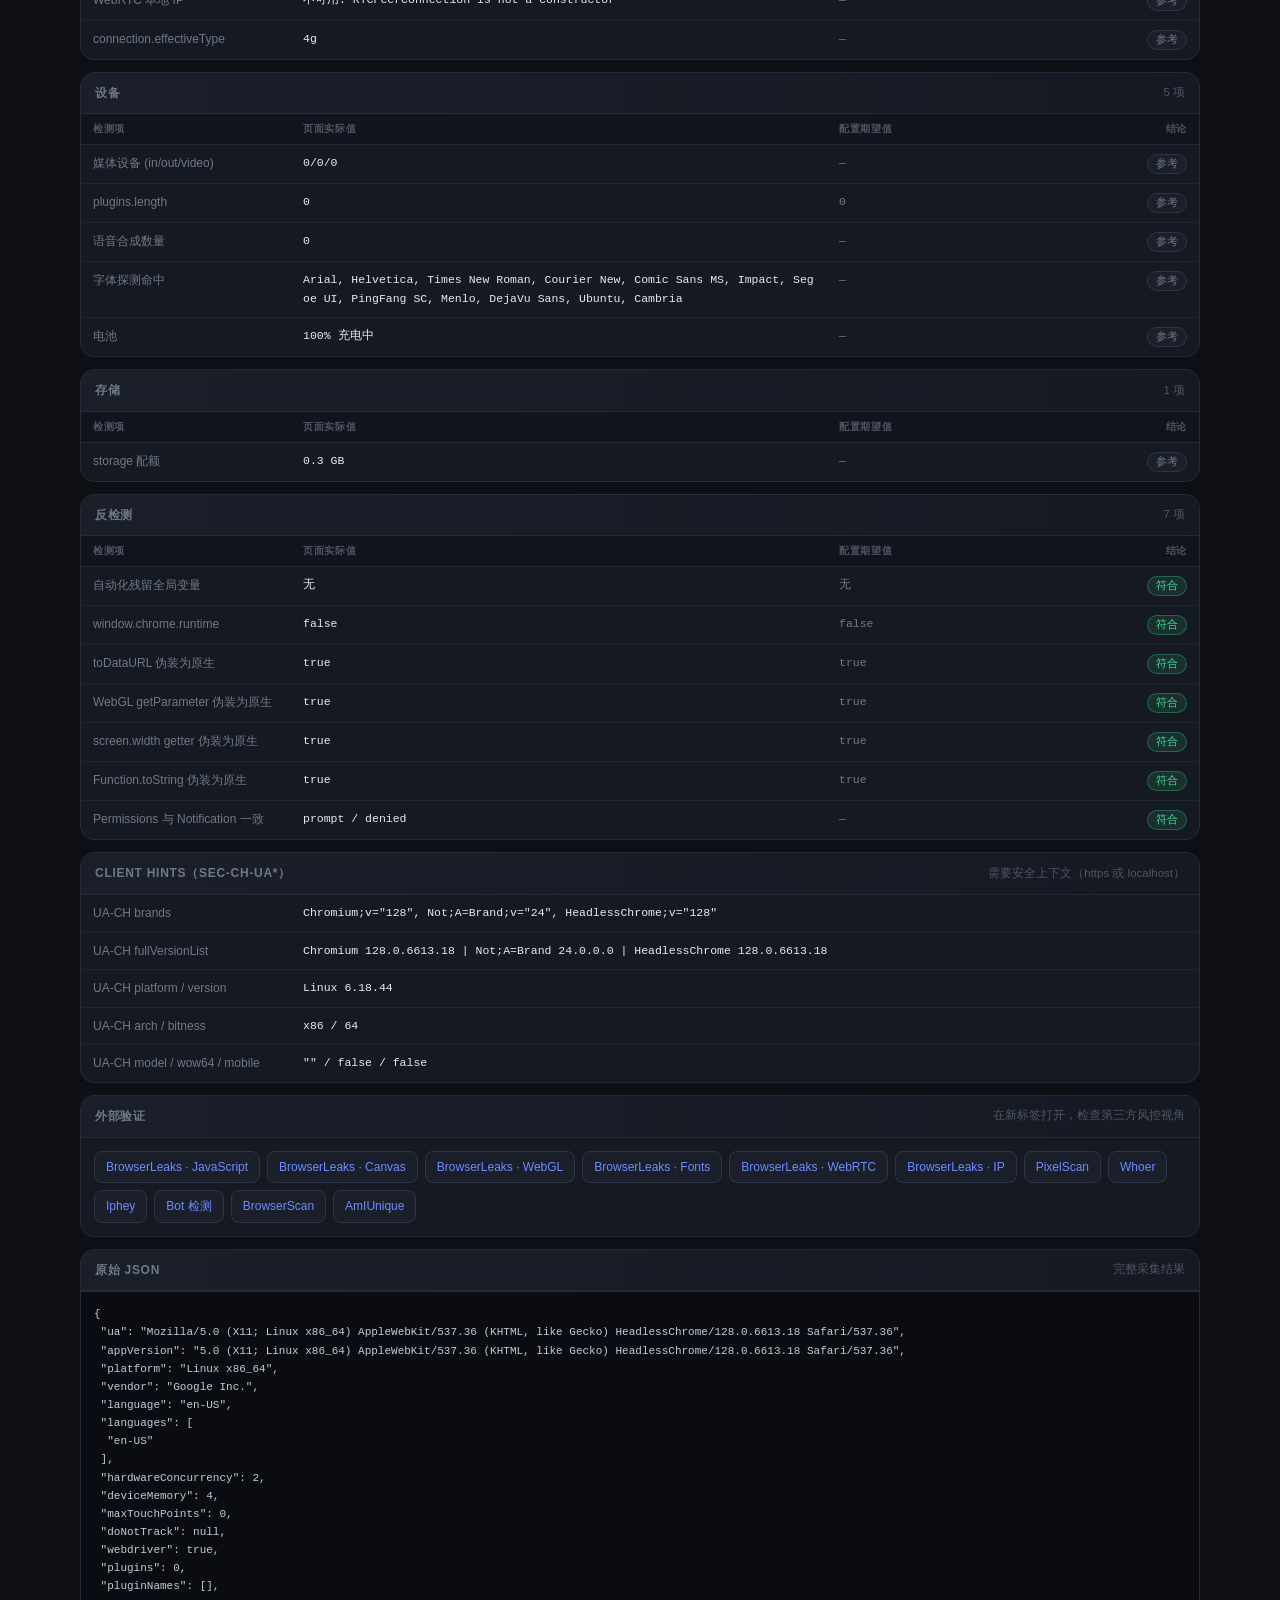
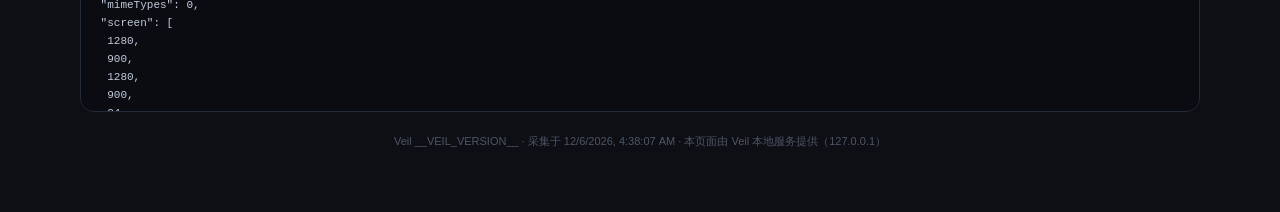
==== commit 9748e17b: "feat(i18n): detect.html 35+ 项测试名走 i18n" ====
--- a/app/Web/detect.html
+++ b/app/Web/detect.html
@@ -4,6 +4,7 @@
 <meta charset="utf-8">
 <meta name="viewport" content="width=device-width,initial-scale=1">
 <title>Veil · 指纹自检</title>
+<meta name="i18n-locale" content="__VEIL_LOCALE__">
 <style>
 :root{--bg:#0d0f14;--p:#151922;--p2:#1a1f2a;--p3:#202633;--l:#232a38;--l2:#2d3546;
 --t:#e7eaf2;--t2:#a8b0c2;--t3:#6f7889;--t4:#4d5566;--ac:#6c8cff;--ac2:#a06cff;
@@ -76,8 +77,29 @@
 canvas.pp{display:none}
 .foot{margin-top:20px;font-size:11px;color:var(--t4);text-align:center;line-height:1.8}
 </style>
+<script src="i18n.js"></script>
 </head>
 <body>
+<script>
+(function(){
+  var init = function(){
+    if (!window.i18n) return;
+    var locale = (document.querySelector('meta[name="i18n-locale"]')||{}).content || 'zh-CN';
+    if (locale === '__VEIL_LOCALE__') locale = 'zh-CN';
+    i18n.init({ locale: locale, fallback: 'zh-CN' }).then(function(){
+      i18n.applyToDOM();
+      document.documentElement.setAttribute('lang', locale);
+    }).catch(function(e){
+      console.error('[i18n] init failed', e);
+    });
+  };
+  if (document.readyState === 'loading') {
+    document.addEventListener('DOMContentLoaded', init);
+  } else {
+    init();
+  }
+})();
+</script>
 <div class="wrap">
   <header>
     <div class="logo"><svg viewBox="0 0 24 24" width="19" height="19">
@@ -91,7 +113,52 @@
     <button class="btn p" id="btnRe">↻ 重新检测</button>
   </header>
   <div id="root"><div class="load"><div class="spin"></div>正在采集指纹特征…</div></div>
-  <canvas class="pp" id="pp" width="260" height="48"></canvas>
+  <template id="i18n-detect-keys">
+  <!-- i18n key manifest（42 项：37 ROWS + 5 UA_DATA）—— 静态键映射，用于源码级校验和维护 -->
+  <span data-i18n="detect.checkUa">checkUa</span>
+  <span data-i18n="detect.checkPlatform">checkPlatform</span>
+  <span data-i18n="detect.checkLanguages">checkLanguages</span>
+  <span data-i18n="detect.checkTz">checkTz</span>
+  <span data-i18n="detect.checkTzOffset">checkTzOffset</span>
+  <span data-i18n="detect.checkWebdriver">checkWebdriver</span>
+  <span data-i18n="detect.checkCores">checkCores</span>
+  <span data-i18n="detect.checkMemory">checkMemory</span>
+  <span data-i18n="detect.checkTouch">checkTouch</span>
+  <span data-i18n="detect.checkDoNotTrack">checkDoNotTrack</span>
+  <span data-i18n="detect.checkScreen">checkScreen</span>
+  <span data-i18n="detect.checkAvailArea">checkAvailArea</span>
+  <span data-i18n="detect.checkColorDepth">checkColorDepth</span>
+  <span data-i18n="detect.checkDpr">checkDpr</span>
+  <span data-i18n="detect.checkWindowOuter">checkWindowOuter</span>
+  <span data-i18n="detect.checkWebglVendor">checkWebglVendor</span>
+  <span data-i18n="detect.checkWebglRenderer">checkWebglRenderer</span>
+  <span data-i18n="detect.checkWebglVendorRenderer">checkWebglVendorRenderer</span>
+  <span data-i18n="detect.checkMaxTextureSize">checkMaxTextureSize</span>
+  <span data-i18n="detect.checkWebgl2">checkWebgl2</span>
+  <span data-i18n="detect.checkCanvas">checkCanvas</span>
+  <span data-i18n="detect.checkAudio">checkAudio</span>
+  <span data-i18n="detect.checkWebrtc">checkWebrtc</span>
+  <span data-i18n="detect.checkConnection">checkConnection</span>
+  <span data-i18n="detect.checkMedia">checkMedia</span>
+  <span data-i18n="detect.checkPlugins">checkPlugins</span>
+  <span data-i18n="detect.checkSpeech">checkSpeech</span>
+  <span data-i18n="detect.checkFonts">checkFonts</span>
+  <span data-i18n="detect.checkBattery">checkBattery</span>
+  <span data-i18n="detect.checkStorage">checkStorage</span>
+  <span data-i18n="detect.checkAutomationMarks">checkAutomationMarks</span>
+  <span data-i18n="detect.checkChromeRuntime">checkChromeRuntime</span>
+  <span data-i18n="detect.checkToDataURLNative">checkToDataURLNative</span>
+  <span data-i18n="detect.checkWebglParamNative">checkWebglParamNative</span>
+  <span data-i18n="detect.checkScreenWidthNative">checkScreenWidthNative</span>
+  <span data-i18n="detect.checkFnToStringNative">checkFnToStringNative</span>
+  <span data-i18n="detect.checkPermissionsNotif">checkPermissionsNotif</span>
+  <span data-i18n="detect.checkUaChBrands">checkUaChBrands</span>
+  <span data-i18n="detect.checkUaChFullVersion">checkUaChFullVersion</span>
+  <span data-i18n="detect.checkUaChPlatform">checkUaChPlatform</span>
+  <span data-i18n="detect.checkUaChArch">checkUaChArch</span>
+  <span data-i18n="detect.checkUaChModel">checkUaChModel</span>
+</template>
+<canvas class="pp" id="pp" width="260" height="48"></canvas>
 </div>
 <script>
 const QS = new URLSearchParams(location.search);
@@ -201,57 +268,57 @@
 }
 
 const ROWS=[
- {g:'基础',k:'User-Agent',a:r=>r.ua,e:x=>x.userAgent,c:(a,e)=>a===e},
- {g:'基础',k:'navigator.platform',a:r=>r.platform,e:x=>x.platform,c:(a,e)=>a===e},
- {g:'基础',k:'navigator.languages',a:r=>(r.languages||[]).join(', '),e:x=>(x.languages||[]).join(', '),c:(a,e)=>a===e},
- {g:'基础',k:'Intl 时区',a:r=>r.timezone,e:x=>x.timezone,c:(a,e)=>a===e},
- {g:'基础',k:'getTimezoneOffset',a:r=>r.tzOffset+' 分钟',e:()=>null},
- {g:'基础',k:'navigator.webdriver',a:r=>String(r.webdriver),e:()=>'false',c:a=>a==='false'},
- {g:'基础',k:'hardwareConcurrency',a:r=>r.hardwareConcurrency,e:x=>x.hardwareConcurrency,c:(a,e)=>String(a)===String(e)},
- {g:'基础',k:'deviceMemory',a:r=>r.deviceMemory,e:x=>x.deviceMemory,c:(a,e)=>String(a)===String(e)},
- {g:'基础',k:'maxTouchPoints',a:r=>r.maxTouchPoints,e:x=>x.maxTouchPoints,c:(a,e)=>String(a)===String(e)},
- {g:'基础',k:'Do Not Track',a:r=>r.doNotTrack===null?'null':r.doNotTrack,e:x=>x.doNotTrack?'1':'null'},
- {g:'屏幕',k:'screen 尺寸',a:r=>r.screen.slice(0,2).join(' × '),e:x=>x.screen?x.screen.slice(0,2).join(' × '):null,c:(a,e)=>a===e},
- {g:'屏幕',k:'可用区域',a:r=>r.screen.slice(2,4).join(' × '),e:x=>x.screen?(x.screen[0]+' × '+(x.screen[1]-(x.availTopOffset||0))):null,c:(a,e)=>a===e},
- {g:'屏幕',k:'色深',a:r=>r.screen[4],e:x=>x.screen?x.screen[2]:null},
- {g:'屏幕',k:'devicePixelRatio',a:r=>r.dpr,e:x=>x.devicePixelRatio,c:(a,e)=>String(a)===String(e)},
- {g:'屏幕',k:'window.outer',a:r=>r.outer.join(' × '),e:()=>null},
- {g:'图形',k:'WebGL UNMASKED_VENDOR',a:r=>r.gl&&r.gl.uv,e:x=>x.webglVendor,c:(a,e)=>a===e},
- {g:'图形',k:'WebGL UNMASKED_RENDERER',a:r=>r.gl&&r.gl.ur,e:x=>x.webglRenderer,c:(a,e)=>a===e},
- {g:'图形',k:'WebGL VENDOR / RENDERER',a:r=>r.gl?(r.gl.vendor+' / '+r.gl.renderer):r.gl,e:()=>null},
- {g:'图形',k:'MAX_TEXTURE_SIZE',a:r=>r.gl&&r.gl.maxTex,e:()=>null},
- {g:'图形',k:'WebGL2',a:r=>String(!!r.gl2),e:()=>null},
- {g:'图形',k:'Canvas 指纹（两次读取）',a:r=>(r.canvas||[]).join(' / '),e:x=>x.canvasNoise?'应两次一致':null,c:(a,e,r)=>r.canvas&&r.canvas[0]===r.canvas[1]},
- {g:'音频',k:'AudioContext 指纹（两次）',a:r=>(r.audio||[]).join(' / '),e:x=>x.audioNoise?'应两次一致':null,c:(a,e,r)=>r.audio&&r.audio.length===2&&r.audio[0]===r.audio[1]},
- {g:'网络',k:'WebRTC 本地 IP',a:r=>r.webrtc,e:x=>x.webrtcMode,c:(a,e,r)=>{
+ {g:'基础',k:'User-Agent',i18nKey:'detect.checkUa',a:r=>r.ua,e:x=>x.userAgent,c:(a,e)=>a===e},
+ {g:'基础',k:'navigator.platform',i18nKey:'detect.checkPlatform',a:r=>r.platform,e:x=>x.platform,c:(a,e)=>a===e},
+ {g:'基础',k:'navigator.languages',i18nKey:'detect.checkLanguages',a:r=>(r.languages||[]).join(', '),e:x=>(x.languages||[]).join(', '),c:(a,e)=>a===e},
+ {g:'基础',k:'Intl 时区',i18nKey:'detect.checkTz',a:r=>r.timezone,e:x=>x.timezone,c:(a,e)=>a===e},
+ {g:'基础',k:'getTimezoneOffset',i18nKey:'detect.checkTzOffset',a:r=>r.tzOffset+' 分钟',e:()=>null},
+ {g:'基础',k:'navigator.webdriver',i18nKey:'detect.checkWebdriver',a:r=>String(r.webdriver),e:()=>'false',c:a=>a==='false'},
+ {g:'基础',k:'hardwareConcurrency',i18nKey:'detect.checkCores',a:r=>r.hardwareConcurrency,e:x=>x.hardwareConcurrency,c:(a,e)=>String(a)===String(e)},
+ {g:'基础',k:'deviceMemory',i18nKey:'detect.checkMemory',a:r=>r.deviceMemory,e:x=>x.deviceMemory,c:(a,e)=>String(a)===String(e)},
+ {g:'基础',k:'maxTouchPoints',i18nKey:'detect.checkTouch',a:r=>r.maxTouchPoints,e:x=>x.maxTouchPoints,c:(a,e)=>String(a)===String(e)},
+ {g:'基础',k:'Do Not Track',i18nKey:'detect.checkDoNotTrack',a:r=>r.doNotTrack===null?'null':r.doNotTrack,e:x=>x.doNotTrack?'1':'null'},
+ {g:'屏幕',k:'screen 尺寸',i18nKey:'detect.checkScreen',a:r=>r.screen.slice(0,2).join(' × '),e:x=>x.screen?x.screen.slice(0,2).join(' × '):null,c:(a,e)=>a===e},
+ {g:'屏幕',k:'可用区域',i18nKey:'detect.checkAvailArea',a:r=>r.screen.slice(2,4).join(' × '),e:x=>x.screen?(x.screen[0]+' × '+(x.screen[1]-(x.availTopOffset||0))):null,c:(a,e)=>a===e},
+ {g:'屏幕',k:'色深',i18nKey:'detect.checkColorDepth',a:r=>r.screen[4],e:x=>x.screen?x.screen[2]:null},
+ {g:'屏幕',k:'devicePixelRatio',i18nKey:'detect.checkDpr',a:r=>r.dpr,e:x=>x.devicePixelRatio,c:(a,e)=>String(a)===String(e)},
+ {g:'屏幕',k:'window.outer',i18nKey:'detect.checkWindowOuter',a:r=>r.outer.join(' × '),e:()=>null},
+ {g:'图形',k:'WebGL UNMASKED_VENDOR',i18nKey:'detect.checkWebglVendor',a:r=>r.gl&&r.gl.uv,e:x=>x.webglVendor,c:(a,e)=>a===e},
+ {g:'图形',k:'WebGL UNMASKED_RENDERER',i18nKey:'detect.checkWebglRenderer',a:r=>r.gl&&r.gl.ur,e:x=>x.webglRenderer,c:(a,e)=>a===e},
+ {g:'图形',k:'WebGL VENDOR / RENDERER',i18nKey:'detect.checkWebglVendorRenderer',a:r=>r.gl?(r.gl.vendor+' / '+r.gl.renderer):r.gl,e:()=>null},
+ {g:'图形',k:'MAX_TEXTURE_SIZE',i18nKey:'detect.checkMaxTextureSize',a:r=>r.gl&&r.gl.maxTex,e:()=>null},
+ {g:'图形',k:'WebGL2',i18nKey:'detect.checkWebgl2',a:r=>String(!!r.gl2),e:()=>null},
+ {g:'图形',k:'Canvas 指纹（两次读取）',i18nKey:'detect.checkCanvas',a:r=>(r.canvas||[]).join(' / '),e:x=>x.canvasNoise?'应两次一致':null,c:(a,e,r)=>r.canvas&&r.canvas[0]===r.canvas[1]},
+ {g:'音频',k:'AudioContext 指纹（两次）',i18nKey:'detect.checkAudio',a:r=>(r.audio||[]).join(' / '),e:x=>x.audioNoise?'应两次一致':null,c:(a,e,r)=>r.audio&&r.audio.length===2&&r.audio[0]===r.audio[1]},
+ {g:'网络',k:'WebRTC 本地 IP',i18nKey:'detect.checkWebrtc',a:r=>r.webrtc,e:x=>x.webrtcMode,c:(a,e,r)=>{
     if(!e)return null; if(e==='disabled')return /无候选|超时|不可用/.test(String(a));
     if(e==='real')return true; return true;}},
- {g:'网络',k:'connection.effectiveType',a:r=>r.connection?r.connection.t:'—',e:()=>null},
- {g:'设备',k:'媒体设备 (in/out/video)',a:r=>r.devices&&typeof r.devices==='object'?r.devices.in+'/'+r.devices.out+'/'+r.devices.video:r.devices,e:()=>null},
- {g:'设备',k:'plugins.length',a:r=>r.plugins,e:x=>String(x.pluginsCount!==undefined?5:0),c:()=>null},
- {g:'设备',k:'语音合成数量',a:r=>r.voices,e:()=>null},
- {g:'设备',k:'字体探测命中',a:r=>(r.fontProbe||[]).join(', ')|| '（无）',e:x=>x.fontsMode?('策略: '+x.fontsMode):null,
+ {g:'网络',k:'connection.effectiveType',i18nKey:'detect.checkConnection',a:r=>r.connection?r.connection.t:'—',e:()=>null},
+ {g:'设备',k:'媒体设备 (in/out/video)',i18nKey:'detect.checkMedia',a:r=>r.devices&&typeof r.devices==='object'?r.devices.in+'/'+r.devices.out+'/'+r.devices.video:r.devices,e:()=>null},
+ {g:'设备',k:'plugins.length',i18nKey:'detect.checkPlugins',a:r=>r.plugins,e:x=>String(x.pluginsCount!==undefined?5:0),c:()=>null},
+ {g:'设备',k:'语音合成数量',i18nKey:'detect.checkSpeech',a:r=>r.voices,e:()=>null},
+ {g:'设备',k:'字体探测命中',i18nKey:'detect.checkFonts',a:r=>(r.fontProbe||[]).join(', ')|| '（无）',e:x=>x.fontsMode?('策略: '+x.fontsMode):null,
    c:(a,e,r,x)=>{ if(!x||x.fontsMode!=='strict') return null;
      const allowed=new Set((x.fonts||[]).map(f=>f.toLowerCase()));
      ['arial','helvetica','times new roman','courier new','verdana','tahoma','georgia'].forEach(f=>allowed.add(f));
      return (r.fontProbe||[]).every(f=>allowed.has(f.toLowerCase())); }},
- {g:'设备',k:'电池',a:r=>r.battery&&typeof r.battery==='object'?Math.round(r.battery.level*100)+'% '+(r.battery.charging?'充电中':'放电'):r.battery,e:()=>null},
- {g:'存储',k:'storage 配额',a:r=>r.storage&&r.storage.quota?(r.storage.quota/1073741824).toFixed(1)+' GB':'—',e:()=>null},
- {g:'反检测',k:'自动化残留全局变量',a:r=>(r.automationMarks||[]).join(', ')||'无',e:()=>'无',c:a=>a==='无'},
- {g:'反检测',k:'window.chrome.runtime',a:r=>String(!!r.chromeObj.runtime),e:()=>'false'},
- {g:'反检测',k:'toDataURL 伪装为原生',a:r=>String(r.nativeToString.canvasToDataURL),e:()=>'true',c:a=>a==='true'},
- {g:'反检测',k:'WebGL getParameter 伪装为原生',a:r=>String(r.nativeToString.webglGetParam),e:()=>'true',c:a=>a==='true'},
- {g:'反检测',k:'screen.width getter 伪装为原生',a:r=>String(r.nativeToString.screenWidthGetter),e:()=>'true',c:a=>a==='true'},
- {g:'反检测',k:'Function.toString 伪装为原生',a:r=>String(r.nativeToString.fnToString),e:()=>'true',c:a=>a==='true'},
- {g:'反检测',k:'Permissions 与 Notification 一致',a:r=>(r.permNotifications||'?')+' / '+(r.notificationPermission||'?'),e:()=>null,
+ {g:'设备',k:'电池',i18nKey:'detect.checkBattery',a:r=>r.battery&&typeof r.battery==='object'?Math.round(r.battery.level*100)+'% '+(r.battery.charging?'充电中':'放电'):r.battery,e:()=>null},
+ {g:'存储',k:'storage 配额',i18nKey:'detect.checkStorage',a:r=>r.storage&&r.storage.quota?(r.storage.quota/1073741824).toFixed(1)+' GB':'—',e:()=>null},
+ {g:'反检测',k:'自动化残留全局变量',i18nKey:'detect.checkAutomationMarks',a:r=>(r.automationMarks||[]).join(', ')||'无',e:()=>'无',c:a=>a==='无'},
+ {g:'反检测',k:'window.chrome.runtime',i18nKey:'detect.checkChromeRuntime',a:r=>String(!!r.chromeObj.runtime),e:()=>'false'},
+ {g:'反检测',k:'toDataURL 伪装为原生',i18nKey:'detect.checkToDataURLNative',a:r=>String(r.nativeToString.canvasToDataURL),e:()=>'true',c:a=>a==='true'},
+ {g:'反检测',k:'WebGL getParameter 伪装为原生',i18nKey:'detect.checkWebglParamNative',a:r=>String(r.nativeToString.webglGetParam),e:()=>'true',c:a=>a==='true'},
+ {g:'反检测',k:'screen.width getter 伪装为原生',i18nKey:'detect.checkScreenWidthNative',a:r=>String(r.nativeToString.screenWidthGetter),e:()=>'true',c:a=>a==='true'},
+ {g:'反检测',k:'Function.toString 伪装为原生',i18nKey:'detect.checkFnToStringNative',a:r=>String(r.nativeToString.fnToString),e:()=>'true',c:a=>a==='true'},
+ {g:'反检测',k:'Permissions 与 Notification 一致',i18nKey:'detect.checkPermissionsNotif',a:r=>(r.permNotifications||'?')+' / '+(r.notificationPermission||'?'),e:()=>null,
    c:(a,e,r)=>!r.permNotifications||r.permNotifications==='prompt'||(r.permNotifications==='denied'&&r.notificationPermission==='denied')||(r.permNotifications==='granted'&&r.notificationPermission==='granted')},
 ];
 const UA_DATA=[
- {k:'UA-CH brands',a:r=>r.uaData?(r.uaData.brands||[]).map(b=>b.brand+';v="'+b.version+'"').join(', '):'不可用（非安全上下文）'},
- {k:'UA-CH fullVersionList',a:r=>r.uaDataHigh?(r.uaDataHigh.fullVersionList||[]).map(b=>b.brand+' '+b.version).join(' | '):'—'},
- {k:'UA-CH platform / version',a:r=>r.uaDataHigh?(r.uaDataHigh.platform+' '+r.uaDataHigh.platformVersion):'—'},
- {k:'UA-CH arch / bitness',a:r=>r.uaDataHigh?((r.uaDataHigh.architecture||'—')+' / '+(r.uaDataHigh.bitness||'—')):'—'},
- {k:'UA-CH model / wow64 / mobile',a:r=>r.uaDataHigh?(JSON.stringify(r.uaDataHigh.model)+' / '+r.uaDataHigh.wow64+' / '+r.uaDataHigh.mobile):'—'},
+ {k:'UA-CH brands',i18nKey:'detect.checkUaChBrands',a:r=>r.uaData?(r.uaData.brands||[]).map(b=>b.brand+';v="'+b.version+'"').join(', '):'不可用（非安全上下文）'},
+ {k:'UA-CH fullVersionList',i18nKey:'detect.checkUaChFullVersion',a:r=>r.uaDataHigh?(r.uaDataHigh.fullVersionList||[]).map(b=>b.brand+' '+b.version).join(' | '):'—'},
+ {k:'UA-CH platform / version',i18nKey:'detect.checkUaChPlatform',a:r=>r.uaDataHigh?(r.uaDataHigh.platform+' '+r.uaDataHigh.platformVersion):'—'},
+ {k:'UA-CH arch / bitness',i18nKey:'detect.checkUaChArch',a:r=>r.uaDataHigh?((r.uaDataHigh.architecture||'—')+' / '+(r.uaDataHigh.bitness||'—')):'—'},
+ {k:'UA-CH model / wow64 / mobile',i18nKey:'detect.checkUaChModel',a:r=>r.uaDataHigh?(JSON.stringify(r.uaDataHigh.model)+' / '+r.uaDataHigh.wow64+' / '+r.uaDataHigh.mobile):'—'},
 ];
 
 function esc(s){return s===null||s===undefined?'':String(s).replace(/[&<>"]/g,c=>({'&':'&amp;','<':'&lt;','>':'&gt;','"':'&quot;'}[c]));}
@@ -307,14 +374,14 @@
       <thead><tr><th>检测项</th><th>页面实际值</th><th>配置期望值</th><th style="text-align:right">结论</th></tr></thead><tbody>`;
     groups[g].forEach(r=>{
       const badge=r.st===null?'<span class="b nu">参考</span>':r.st?'<span class="b ok">符合</span>':'<span class="b bd">不符</span>';
-      html+=`<tr><td class="k">${esc(r.k)}</td><td class="v">${esc(fmt(r.a))}</td><td class="e">${r.e===null||r.e===undefined?'—':esc(fmt(r.e))}</td><td class="s">${badge}</td></tr>`;
+      html+=`<tr><td class="k"><span data-i18n="${esc(r.i18nKey)}">${esc(r.k)}</span></td><td class="v">${esc(fmt(r.a))}</td><td class="e">${r.e===null||r.e===undefined?'—':esc(fmt(r.e))}</td><td class="s">${badge}</td></tr>`;
     });
     html+=`</tbody></table></div>`;
   }
 
   html+=`<div class="card"><h3>Client Hints（sec-ch-ua*）<span class="d">需要安全上下文（https 或 localhost）</span></h3>
     <table><colgroup><col style="width:210px"><col></colgroup><tbody>
-    ${UA_DATA.map(r=>{let v;try{v=r.a(RAW)}catch(e){v='ERR'}return `<tr><td class="k">${esc(r.k)}</td><td class="v">${esc(fmt(v))}</td></tr>`}).join('')}
+    ${UA_DATA.map(r=>{let v;try{v=r.a(RAW)}catch(e){v='ERR'}return `<tr><td class="k"><span data-i18n="${esc(r.i18nKey)}">${esc(r.k)}</span></td><td class="v">${esc(fmt(v))}</td></tr>`}).join('')}
     </tbody></table></div>`;
 
   html+=`<div class="card"><h3>外部验证<span class="d">在新标签打开，检查第三方风控视角</span></h3>
